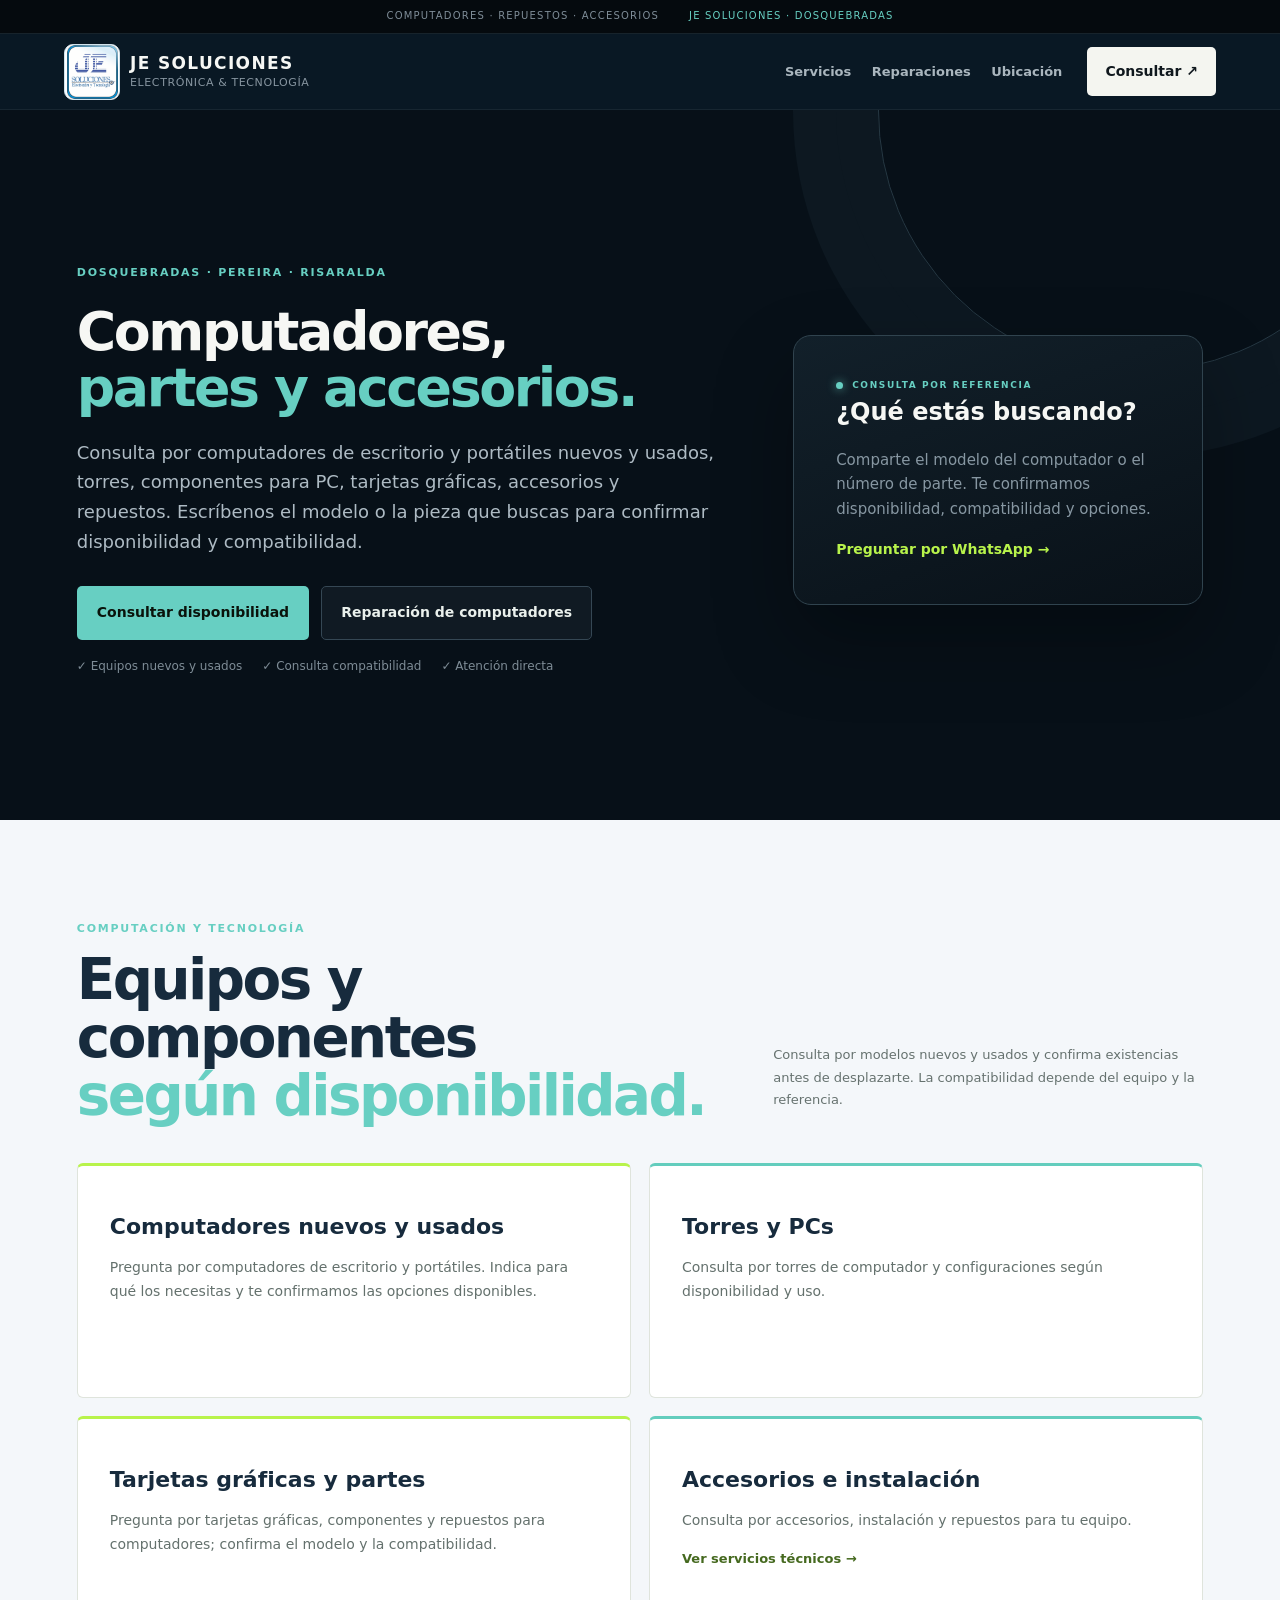
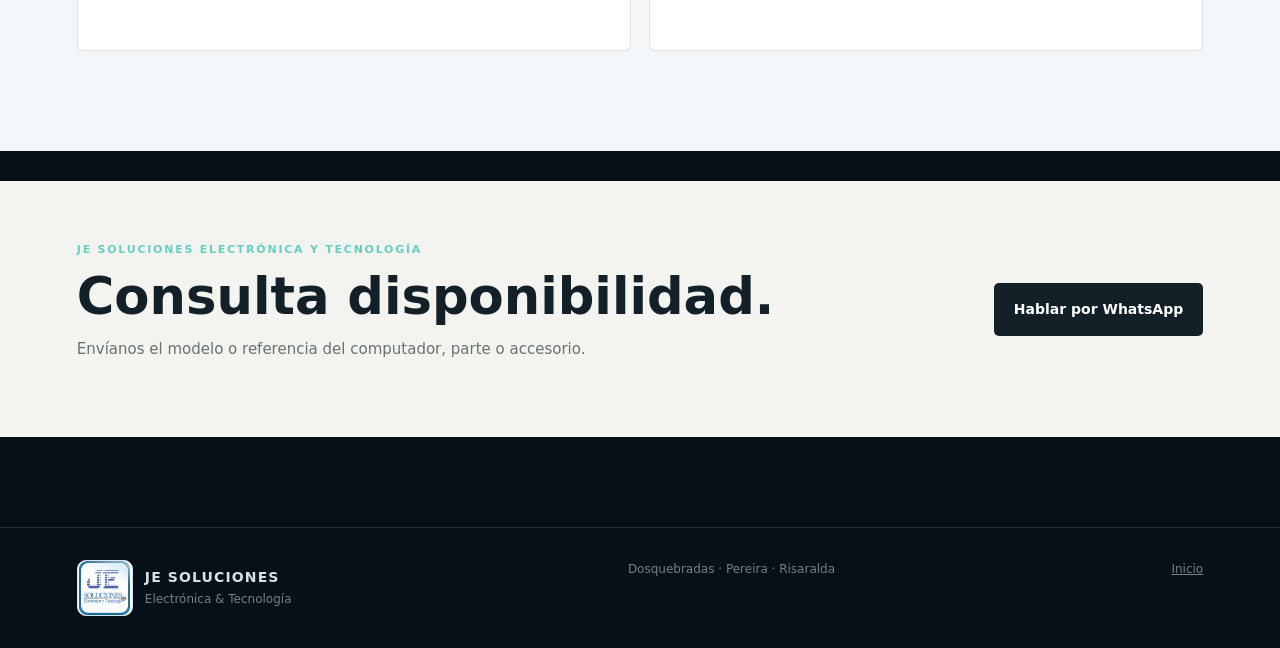
==== computadores-accesorios-repuestos/index.html @ b3860bc7 "Add focused local service and product pages" ====
<!doctype html>
<html lang="es-CO">
<head>
<meta charset="utf-8">
<meta name="viewport" content="width=device-width,initial-scale=1">
<title>Computadores nuevos y usados, partes y accesorios | JE Soluciones</title>
<meta name="description" content="Consulta por computadores de escritorio y portátiles nuevos y usados, torres, partes, tarjetas gráficas, accesorios y repuestos en Dosquebradas y Pereira.">
<meta name="robots" content="index,follow">
<link rel="canonical" href="https://jesolucionesdosquebradas.com/computadores-accesorios-repuestos/">
<meta property="og:type" content="website">
<meta property="og:title" content="Computadores, repuestos y accesorios | JE Soluciones">
<meta property="og:description" content="Venta y consulta de disponibilidad de computadores nuevos y usados, torres, partes, gráficas y accesorios. Dosquebradas y Pereira.">
<meta property="og:url" content="https://jesolucionesdosquebradas.com/computadores-accesorios-repuestos/">
<link rel="stylesheet" href="../styles.css">
<script type="application/ld+json">
{
  "@context":"https://schema.org",
  "@type":"ElectronicsStore",
  "name":"JE Soluciones Electrónica y Tecnología",
  "url":"https://jesolucionesdosquebradas.com/computadores-accesorios-repuestos/",
  "telephone":"+57 318 331 0300",
  "address":{"@type":"PostalAddress","streetAddress":"Calle 34 # 13-43, Local 2, Barrio Guadalupe","addressLocality":"Dosquebradas","addressRegion":"Risaralda","addressCountry":"CO"},
  "areaServed":["Dosquebradas","Pereira"],
  "description":"Consulta por computadores nuevos y usados, torres, partes, tarjetas gráficas, accesorios y repuestos; disponibilidad y compatibilidad dependen del modelo."
}
</script>
</head>
<body>
<div class="top-strip"><span>COMPUTADORES · REPUESTOS · ACCESORIOS</span><span>JE Soluciones · Dosquebradas</span></div>
<header class="nav">
  <a class="brand" href="../index.html" aria-label="JE Soluciones, inicio"><img src="../assets/logo.jpeg" alt="Logo JE Soluciones" width="56" height="56"><span><strong>JE SOLUCIONES</strong><small>ELECTRÓNICA &amp; TECNOLOGÍA</small></span></a>
  <nav aria-label="Navegación principal"><a href="../index.html#servicios">Servicios</a><a href="../reparacion-computadores/">Reparaciones</a><a href="../index.html#ubicacion">Ubicación</a></nav>
  <a class="nav-cta" href="https://wa.me/573183310300?text=Hola%20JE%20Soluciones.%20Quiero%20consultar%20por%20un%20computador%20o%20repuesto." target="_blank" rel="noopener">Consultar ↗</a>
</header>
<main id="inicio">
<section class="hero">
  <div class="hero-copy">
    <div class="eyebrow">DOSQUEBRADAS · PEREIRA · RISARALDA</div>
    <h1>Computadores,<br><em>partes y accesorios.</em></h1>
    <p class="lead">Consulta por computadores de escritorio y portátiles nuevos y usados, torres, componentes para PC, tarjetas gráficas, accesorios y repuestos. Escríbenos el modelo o la pieza que buscas para confirmar disponibilidad y compatibilidad.</p>
    <div class="actions"><a class="btn primary" href="https://wa.me/573183310300?text=Hola%20JE%20Soluciones.%20Busco%20un%20computador%2C%20parte%20o%20accesorio.%20Referencia%3A" target="_blank" rel="noopener">Consultar disponibilidad</a><a class="btn secondary" href="../reparacion-computadores/">Reparación de computadores</a></div>
    <div class="trust-row"><span>✓ Equipos nuevos y usados</span><span>✓ Consulta compatibilidad</span><span>✓ Atención directa</span></div>
  </div>
  <div class="hero-card"><div class="status">CONSULTA POR REFERENCIA</div><h3>¿Qué estás buscando?</h3><p>Comparte el modelo del computador o el número de parte. Te confirmamos disponibilidad, compatibilidad y opciones.</p><a class="text-link" href="https://wa.me/573183310300?text=Hola%20JE%20Soluciones.%20Quiero%20consultar%20por%20disponibilidad%20de%20un%20computador%20o%20repuesto." target="_blank" rel="noopener">Preguntar por WhatsApp →</a></div>
</section>
<section class="section light-section">
  <div class="section-head dark-head"><div><div class="eyebrow">COMPUTACIÓN Y TECNOLOGÍA</div><h2>Equipos y componentes<br><em>según disponibilidad.</em></h2></div><p>Consulta por modelos nuevos y usados y confirma existencias antes de desplazarte. La compatibilidad depende del equipo y la referencia.</p></div>
  <div class="service-grid">
    <article><h3>Computadores nuevos y usados</h3><p>Pregunta por computadores de escritorio y portátiles. Indica para qué los necesitas y te confirmamos las opciones disponibles.</p></article>
    <article><h3>Torres y PCs</h3><p>Consulta por torres de computador y configuraciones según disponibilidad y uso.</p></article>
    <article><h3>Tarjetas gráficas y partes</h3><p>Pregunta por tarjetas gráficas, componentes y repuestos para computadores; confirma el modelo y la compatibilidad.</p></article>
    <article><h3>Accesorios e instalación</h3><p>Consulta por accesorios, instalación y repuestos para tu equipo.</p><a href="../index.html#servicios">Ver servicios técnicos →</a></article>
  </div>
</section>
<section class="contact"><div><div class="eyebrow">JE SOLUCIONES ELECTRÓNICA Y TECNOLOGÍA</div><h2>Consulta disponibilidad.</h2><p>Envíanos el modelo o referencia del computador, parte o accesorio.</p></div><div class="contact-actions"><a class="btn primary" href="https://wa.me/573183310300?text=Hola%20JE%20Soluciones.%20Quiero%20consultar%20por%20un%20computador%2C%20parte%20o%20accesorio." target="_blank" rel="noopener">Hablar por WhatsApp</a></div></section>
</main>
<footer><div class="footer-brand"><img src="../assets/logo.jpeg" alt="Logo JE Soluciones" width="56" height="56"><span><strong>JE SOLUCIONES</strong><p>Electrónica &amp; Tecnología</p></span></div><div>Dosquebradas · Pereira · Risaralda</div><div><a href="../index.html">Inicio</a></div></footer>
</body>
</html>
---- styles.css ----
:root{--ink:#071018;--navy:#0b141e;--panel:#101c27;--panel2:#142331;--line:#263744;--muted:#8c9ba8;--white:#f6f7f4;--lime:#b8f34b;--lime2:#8fd52e;--paper:#f3f4ef;--paper2:#e9ede5;--dark:#17222b}*{box-sizing:border-box}html{scroll-behavior:smooth}body{margin:0;background:var(--ink);color:var(--white);font:15px/1.65 Inter,ui-sans-serif,system-ui,-apple-system,BlinkMacSystemFont,"Segoe UI",Arial,sans-serif}a{color:inherit}button,input,textarea{font:inherit}.top-strip{height:34px;background:#050a0e;border-bottom:1px solid #17232b;display:flex;justify-content:center;gap:30px;align-items:center;color:#7f8d98;font-size:10px;letter-spacing:.12em;text-transform:uppercase}.top-strip span:last-child{color:var(--lime)}.nav{height:76px;padding:0 clamp(22px,5vw,72px);display:flex;align-items:center;gap:25px;position:sticky;top:0;z-index:50;background:rgba(7,16,24,.94);backdrop-filter:blur(16px);border-bottom:1px solid rgba(255,255,255,.06)}.brand{display:flex;align-items:center;gap:12px;text-decoration:none;margin-right:auto}.brand>b{font-size:29px;letter-spacing:-.08em;color:#fff}.brand>b:after{content:".";color:var(--lime)}.brand span{display:grid;line-height:1.05}.brand strong{font-size:12px;letter-spacing:.13em}.brand small{font-size:7px;letter-spacing:.12em;color:#8795a0;margin-top:4px}nav{display:flex;gap:22px;align-items:center}nav a{font-size:12px;color:#aab6be;text-decoration:none;font-weight:700}nav a:hover{color:var(--lime)}.nav-cta{background:#f4f5f0;color:#10181e;text-decoration:none;padding:12px 17px;border-radius:6px;font-size:12px;font-weight:900}.hero{max-width:1320px;margin:auto;min-height:710px;padding:100px 6vw 90px;display:grid;grid-template-columns:1.22fr .78fr;gap:75px;align-items:center;position:relative;overflow:hidden}.hero:after{content:"";position:absolute;width:520px;height:520px;border:1px solid #263843;border-radius:50%;right:-120px;top:-260px;box-shadow:0 0 0 42px #0d1821,0 0 0 85px #0d1821}.hero-copy{position:relative;z-index:1}.eyebrow{font-size:10px;letter-spacing:.2em;font-weight:900;color:var(--lime);text-transform:uppercase}.hero h1{font-size:clamp(45px,6.2vw,82px);line-height:.98;letter-spacing:-.055em;margin:22px 0;max-width:900px}.hero h1 em,.section h2 em,.micro-copy h2 em{font-style:normal;color:var(--lime)}.lead{max-width:760px;color:#aebbc4;font-size:18px}.actions{display:flex;gap:12px;flex-wrap:wrap;margin:30px 0 17px}.btn{display:inline-flex;align-items:center;justify-content:center;border-radius:7px;padding:13px 18px;text-decoration:none;font-size:12px;font-weight:900;border:1px solid transparent;cursor:pointer}.primary{background:var(--lime);color:#0a130b}.secondary{background:#101a23;border-color:#354754;color:#eaf0ec}.light{background:#f5f6f1;color:#0b141a}.trust-row{display:flex;gap:20px;flex-wrap:wrap;color:#7e8c96;font-size:11px}.hero-card{position:relative;z-index:2;background:linear-gradient(160deg,#12202a,#091118);border:1px solid #30434e;border-radius:18px;padding:42px;box-shadow:0 35px 80px rgba(0,0,0,.3)}.status{color:var(--lime);font-size:9px;letter-spacing:.18em;font-weight:900}.orb{width:145px;height:145px;margin:28px auto 25px;border-radius:50%;border:1px solid #3d5a49;display:grid;place-content:center;text-align:center;box-shadow:0 0 0 16px rgba(184,243,75,.04),0 0 80px rgba(184,243,75,.12)}.orb strong{font-size:40px;letter-spacing:-.08em}.orb small{font-size:13px;color:#a4b4ff;font-weight:900;letter-spacing:.2em}.hero-card h3{font-size:24px;margin:0}.hero-card p{color:#8797a2}.text-link{color:#b8f34b;text-decoration:none;font-size:12px;font-weight:900}.section{max-width:1320px;margin:auto;padding:100px 6vw}.ai-section{background:radial-gradient(circle at 85% 20%,#172c28 0,transparent 35%)}.section-head{display:flex;justify-content:space-between;align-items:end;gap:40px;margin-bottom:38px}.section-head h2{font-size:clamp(34px,4.4vw,59px);line-height:1.03;letter-spacing:-.045em;margin:13px 0 0}.section-head>p{max-width:430px;color:#8797a3}.ai-layout{display:grid;grid-template-columns:.72fr 1.28fr;gap:28px;align-items:start}.before-card{background:#e8eee5;color:#17231a;border-radius:2px;padding:28px 30px}.before-card h3{margin-top:0;font-size:18px}.before-card p{font-size:12px;color:#506057}.before-card .rule{height:1px;background:#c9d2c8;margin:20px 0}.before-card a{color:#263d28;font-size:12px;font-weight:900;text-decoration:none}.warning{border-left:3px solid #7d9f35;padding:9px 0 9px 12px;margin:20px 0;color:#5c664f;font-size:11px}.ai-box{background:#f7f8f5;border-radius:2px;overflow:hidden;color:#12202a;box-shadow:0 20px 60px #0003}.ai-head{height:59px;background:#0c151e;color:#fff;display:flex;align-items:center;gap:10px;padding:0 18px}.mini-logo{width:30px;height:30px;border-radius:50%;background:var(--lime);color:#0c1510;display:grid;place-items:center;font-weight:900;font-size:11px}.ai-head div{display:grid}.ai-head strong{font-size:11px}.ai-head small{font-size:8px;color:#9ba7ad}.ai-body{padding:28px}.progress{display:flex;justify-content:space-between;align-items:center;color:#70808a;font-size:11px;margin-bottom:25px}.progress>div{width:45%;height:4px;background:#dce2dc;border-radius:5px;overflow:hidden}.progress i{display:block;width:33%;height:100%;background:#587e2b;transition:width .3s}.ai-body h3{font-size:15px;margin:0 0 14px}.options{display:grid;gap:8px}.options button{background:#f7f8f5;border:1px solid #d4ddd2;border-radius:6px;text-align:left;padding:13px 15px;font-size:11px;font-weight:800;color:#18252c;cursor:pointer}.options button:hover{border-color:#6d9135;background:#eff4eb}.question-help{color:#6f7e84;font-size:11px}.ai-body textarea{width:100%;min-height:110px;border:1px solid #cdd7ce;border-radius:6px;padding:12px;resize:vertical;outline:none;margin-bottom:10px}.continue{background:#18252c;color:#fff;border:0;border-radius:6px;padding:12px 16px;font-weight:900;cursor:pointer}.result{margin-top:18px;padding:20px;background:#edf3e9;border:1px solid #ced9c9}.result-tag{font-size:9px;letter-spacing:.15em;color:#5c7d2a;font-weight:900}.result h3{font-size:22px;margin:7px 0}.result p,.result li{font-size:12px;color:#526168}.result-actions{display:flex;gap:9px;flex-wrap:wrap;margin-top:18px}.result .reset{background:#fff;border-color:#bdc9bd;color:#223129}.result small{display:block;color:#74827d;margin-top:12px;font-size:9px}.light-section{background:var(--paper);color:var(--dark);max-width:none;padding-left:max(6vw,calc((100vw - 1320px)/2));padding-right:max(6vw,calc((100vw - 1320px)/2))}.dark-head .section-head,.dark-head h2{color:var(--dark)}.dark-head>p{color:#66726f}.service-grid{display:grid;grid-template-columns:repeat(3,1fr);gap:15px}.service-grid article{position:relative;background:#fff;border:1px solid #dfe4dc;padding:28px;min-height:280px}.service-grid article>span{position:absolute;right:20px;top:20px;font-size:10px;color:#9aa59d;font-weight:900}.service-icon{font-size:25px}.service-grid h3{font-size:21px;line-height:1.1;margin:18px 0 8px}.service-grid p{font-size:12px;color:#64716d}.service-grid a{color:#45691f;font-size:11px;font-weight:900;text-decoration:none}.micro-section{display:grid;grid-template-columns:1fr .85fr;gap:70px;align-items:center}.micro-copy h2{font-size:clamp(38px,5vw,67px);line-height:.98;letter-spacing:-.05em;margin:14px 0 24px}.micro-copy>p{max-width:650px;color:#9baab3;font-size:15px}.micro-points{display:grid;grid-template-columns:1fr 1fr;gap:10px;margin:28px 0}.micro-points div{border-top:1px solid #253540;padding:13px 0;display:flex;gap:13px;font-size:12px}.micro-points b{color:var(--lime);font-size:10px}.micro-points span{color:#b9c4ca}.board-visual{height:470px;border:1px solid #31464f;border-radius:12px;background:#0c171e;position:relative;overflow:hidden;box-shadow:inset 0 0 80px #0008}.board-grid{position:absolute;inset:0;background-image:linear-gradient(#1d3a35 1px,transparent 1px),linear-gradient(90deg,#1d3a35 1px,transparent 1px);background-size:28px 28px;opacity:.28}.chip{position:absolute;background:#151f25;border:2px solid #54733a;box-shadow:0 0 0 8px #0c151b,0 0 0 9px #35533c;color:var(--lime);font-weight:900;display:grid;place-items:center}.chip-a{width:150px;height:150px;left:23%;top:28%}.chip-b{width:80px;height:80px;right:18%;bottom:18%;color:#9aa9ff}.trace{position:absolute;height:2px;background:#759e43;transform-origin:left;opacity:.8}.t1{width:220px;left:40%;top:34%;transform:rotate(28deg)}.t2{width:180px;left:16%;top:63%;transform:rotate(-18deg)}.t3{width:210px;left:51%;top:72%;transform:rotate(-32deg)}.board-label{position:absolute;right:25px;top:25px;text-align:right;font-size:9px;letter-spacing:.18em;color:#73827e}.board-label strong{font-size:19px;color:#c1e97b}.work-grid{display:grid;grid-template-columns:repeat(4,1fr);gap:14px}.work-grid article{background:#fff;border:1px solid #dfe4dc;padding-bottom:18px}.work-art{height:190px;background:#d9dfd6;position:relative;overflow:hidden}.work-art:before{content:"";position:absolute;inset:22px;border:1px solid #879686}.work-art span{position:absolute;bottom:14px;left:16px;font-size:10px;letter-spacing:.15em;font-weight:900;color:#4e5d52}.board-art{background:radial-gradient(circle at 60% 45%,#5c704b 0 5%,transparent 6%),repeating-linear-gradient(45deg,#192c25 0 4px,#243a2f 4px 8px)}.laptop-art{background:linear-gradient(145deg,#1c2b34,#65736e)}.pc-art{background:linear-gradient(145deg,#26333a,#6e786f)}.mobile-art{background:linear-gradient(145deg,#1b252c,#879187)}.work-grid h3{font-size:16px;margin:16px 17px 4px}.work-grid p{font-size:11px;color:#69756e;margin:0 17px}.work-note{margin-top:20px;background:#eef2eb;border-left:3px solid #9abb55;padding:13px 16px;color:#647067;font-size:11px}.about-section{display:grid;grid-template-columns:1.1fr .9fr;gap:80px;align-items:start}.about-main h2{font-size:clamp(40px,5vw,67px);line-height:.98;letter-spacing:-.05em;margin:15px 0 25px}.about-main p{max-width:750px;color:#a7b4bb}.quote{border-left:2px solid var(--lime);padding-left:18px;margin-top:28px;font-size:22px;font-weight:800}.quote small{display:block;font-size:10px;color:#74828a;font-weight:400;margin-top:5px}.about-side{display:grid;grid-template-columns:1fr 1fr;gap:10px}.fact{border:1px solid #263744;padding:25px;background:#0b151d}.fact b{font-size:25px;color:var(--lime);display:block}.fact span{font-size:10px;color:#85939a}.vision-section{display:grid;grid-template-columns:1.1fr .9fr;gap:80px;background:#101b23}.vision-section h2{font-size:clamp(32px,4vw,54px);line-height:1.02;margin:12px 0}.vision-section p{color:#9aa9b1;align-self:end}.tool-grid{display:grid;grid-template-columns:repeat(4,1fr);gap:12px}.tool-grid button{border:1px solid #d4dcd3;background:#fff;padding:18px;text-align:left;border-radius:5px;font-weight:900;color:#223029;cursor:pointer}.tool-grid button:hover{border-color:#78994b}.tool-result{margin-top:17px;background:#fff;border:1px solid #d4dcd3;padding:24px}.tool-result h3{margin:5px 0;font-size:23px}.tool-result p,.tool-result li{font-size:12px;color:#64716d}.tool-result a{color:#45691f}.location-section{background:#0a141c;max-width:none;padding-left:max(6vw,calc((100vw - 1320px)/2));padding-right:max(6vw,calc((100vw - 1320px)/2))}.location-grid{display:grid;grid-template-columns:.8fr 1.2fr;gap:16px}.location-card,.map-card{background:#101d26;border:1px solid #2b3d48}.location-card{padding:30px}.pin{font-size:28px}.location-card h3{font-size:24px;line-height:1.1;margin:13px 0}.location-card p{color:#aeb9be;font-size:13px}.location-actions{display:flex;gap:9px;flex-wrap:wrap;margin:25px 0}.location-card>small{color:#6f7f87;font-size:9px}.map-card{min-height:410px}.map-card iframe{width:100%;height:100%;min-height:410px;border:0;filter:grayscale(.8) contrast(1.05)}.contact{max-width:1320px;margin:30px auto 90px;padding:60px 6vw;background:#f3f4ef;color:#142028;display:flex;justify-content:space-between;align-items:center;gap:40px}.contact h2{font-size:clamp(35px,4vw,54px);line-height:1;margin:12px 0}.contact p{max-width:620px;color:#68736f}.contact-actions{display:flex;gap:10px;flex-wrap:wrap}.contact .primary{background:#132028;color:#fff}.contact .light{border:1px solid #cbd2ca;background:#fff}.floating{position:fixed;right:20px;bottom:20px;z-index:60;display:flex;gap:8px;align-items:center}.floating span{background:#0e1a22;border:1px solid #334650;padding:7px 9px;border-radius:5px;color:var(--lime);font-size:9px;font-weight:900}.floating a{width:48px;height:48px;background:var(--lime);color:#10180f;display:grid;place-items:center;border-radius:50%;text-decoration:none;font-size:21px;box-shadow:0 12px 35px #0008}footer{border-top:1px solid #22323c;padding:32px 6vw;display:flex;justify-content:space-between;gap:20px;color:#71818a;font-size:10px}footer b{color:var(--lime);font-size:23px;letter-spacing:-.08em}footer strong{color:#d7e0e3;margin-left:5px}footer p{margin:3px 0}@media(max-width:1100px){nav{display:none}.hero{grid-template-columns:1fr}.hero-card{max-width:520px}.ai-layout,.micro-section,.about-section,.vision-section{grid-template-columns:1fr}.service-grid{grid-template-columns:1fr 1fr}.work-grid{grid-template-columns:1fr 1fr}.tool-grid{grid-template-columns:1fr 1fr}.location-grid{grid-template-columns:1fr}.map-card{min-height:360px}.map-card iframe{min-height:360px}.section-head{display:block}.section-head>p{margin-top:18px}}@media(max-width:600px){.top-strip{gap:8px;font-size:8px}.top-strip span:last-child{display:none}.nav{height:66px;padding:0 18px}.nav-cta{padding:10px 12px}.brand small{font-size:6px}.hero{padding:70px 20px}.hero h1{font-size:44px}.lead{font-size:15px}.hero-card{padding:28px}.section{padding:75px 20px}.light-section,.location-section{padding-left:20px;padding-right:20px}.service-grid,.work-grid,.tool-grid{grid-template-columns:1fr}.micro-points,.about-side{grid-template-columns:1fr}.micro-section{gap:35px}.board-visual{height:350px}.contact{margin:20px 20px 70px;padding:35px 25px;display:block}.contact-actions{margin-top:25px}.floating{right:10px;bottom:10px}footer{display:block;padding:28px 20px}footer>div{margin-bottom:10px}.ai-body{padding:20px}.progress>div{width:38%}}

/* Professional palette, accessible type sizing, and working small-screen navigation. */
:root{--lime:#67cfc2;--lime2:#39a99b;--paper:#f4f7fa;--paper2:#eaf0f5;--dark:#172b3d}
.nav{background:rgba(10,25,38,.97)}
.nav nav{gap:clamp(12px,1.6vw,22px)}
.nav nav a{font-size:13px}
.nav-cta,.btn{border-radius:5px}
.nav-cta{font-size:13px}
.service-grid article,.work-grid article,.location-card,.before-card,.ai-box{border-radius:6px}
.service-grid article{padding:30px;min-height:295px}
.service-grid h3{font-size:22px;line-height:1.2}
.service-grid p,.work-grid p,.section-head>p{font-size:13px;line-height:1.75}
.work-grid h3{font-size:18px}
.tool-grid button{font-size:14px;padding:20px;border-radius:6px}
.work-note{font-size:12px}
.eyebrow{letter-spacing:.16em}
.mobile-menu-toggle{display:none;align-items:center;justify-content:center;gap:4px;flex-direction:column;width:42px;height:42px;padding:8px;border:1px solid #33495a;border-radius:5px;color:#f4f7fa;background:transparent;cursor:pointer}
.mobile-menu-toggle span{display:block;width:18px;height:2px;background:currentColor;border-radius:2px;transition:transform .2s,opacity .2s}
.mobile-menu-toggle[aria-expanded="true"] span:first-child{transform:translateY(6px) rotate(45deg)}
.mobile-menu-toggle[aria-expanded="true"] span:nth-child(2){opacity:0}
.mobile-menu-toggle[aria-expanded="true"] span:last-child{transform:translateY(-6px) rotate(-45deg)}
@media(max-width:1100px){
  .nav{gap:12px}
  .nav nav{display:none;position:absolute;top:100%;left:0;right:0;z-index:5;align-items:stretch;gap:0;padding:10px clamp(20px,5vw,48px) 18px;background:#0b141e;border-bottom:1px solid #263744;box-shadow:0 16px 24px #0005}
  .nav nav.open{display:flex;flex-direction:column}
  .nav nav a{padding:11px 4px;border-bottom:1px solid #263744;font-size:15px}
  .mobile-menu-toggle{display:flex}
}
@media(max-width:600px){
  .nav{gap:10px}
  .nav-cta{padding:10px 11px;font-size:11px}
  .service-grid article{padding:23px;min-height:0}
  .service-grid p,.work-grid p,.section-head>p{font-size:14px}
}
@media(prefers-reduced-motion:reduce){html{scroll-behavior:auto}*,*:before,*:after{transition:none!important;animation:none!important}}

/* Brand mark and real service illustrations. */
.brand>img{display:block;width:46px;height:46px;flex:none}
.work-grid{grid-template-columns:repeat(3,minmax(0,1fr))}
.work-grid article{overflow:hidden;border-radius:6px;padding-bottom:20px}
.work-image{display:block;width:100%;height:190px;object-fit:cover;background:#263b42}
.footer-brand{display:flex;align-items:center;gap:12px}
.footer-brand img{display:block;flex:none}
.footer-brand>span{display:grid;gap:1px}
.footer-brand strong{margin:0;font-size:11px;letter-spacing:.08em}
.footer-brand p{margin:0}
@media(max-width:600px){.work-grid{grid-template-columns:1fr}.work-image{height:210px}}

/* Brand assets and electronics focused imagery. */
.brand>img,.footer-brand img{display:block;width:56px;height:56px;flex:none;object-fit:contain;background:#fff;border:1px solid #d3e4ed;border-radius:9px}
.brand{gap:10px}
.brand strong{font-size:11px;letter-spacing:.1em}
.brand small{font-size:7px;letter-spacing:.08em}
.hero h1{font-size:clamp(40px,5.25vw,70px);line-height:1.02;letter-spacing:-.05em}
.lead{font-size:clamp(15px,1.45vw,18px)}
.service-icon{height:50px;display:flex;align-items:center}
.service-icon img{width:58px;height:50px;object-fit:contain}
.board-visual{padding:0;background:#142832}
.board-visual>img{width:100%;height:100%;display:block;object-fit:cover}
@media(max-width:600px){.brand>img{width:48px;height:48px}.footer-brand img{width:56px;height:56px}.brand strong{font-size:10px}.brand small{font-size:6px}.hero h1{font-size:clamp(37px,9vw,48px)}}
@media(min-width:1101px){.service-grid{grid-template-columns:repeat(4,minmax(0,1fr))}}
@media(min-width:601px) and (max-width:1100px){.work-grid{grid-template-columns:repeat(2,minmax(0,1fr))}}
.work-image{height:auto;aspect-ratio:16/9;object-fit:cover}
.work-grid h3{margin-top:17px}
.board-visual>img{object-position:center}

/* Gentle motion gives JE IA a live, welcoming presence. */
.orb{position:relative;isolation:isolate;background:radial-gradient(circle at 50% 42%,rgba(103,207,194,.08),transparent 58%);transition:transform .35s ease,box-shadow .35s ease}
.orb::before{content:"";position:absolute;inset:-17px;border:1px solid rgba(103,207,194,.25);border-radius:50%;z-index:-1;animation:aiPulse 3.2s ease-in-out infinite}
.orb::after{content:"";position:absolute;left:50%;top:50%;width:8px;height:8px;border-radius:50%;background:#67cfc2;box-shadow:0 0 14px rgba(103,207,194,.85);animation:aiOrbit 8s linear infinite}
.hero-card:hover .orb{transform:scale(1.035);box-shadow:0 0 0 16px rgba(103,207,194,.06),0 0 90px rgba(103,207,194,.18)}
.status{display:flex;align-items:center;gap:9px}
.status::before{content:"";width:7px;height:7px;border-radius:50%;background:#67cfc2;box-shadow:0 0 10px rgba(103,207,194,.8);animation:aiStatus 2s ease-in-out infinite}
@keyframes aiPulse{0%,100%{transform:scale(.97);opacity:.45}50%{transform:scale(1.035);opacity:1}}
@keyframes aiOrbit{to{transform:rotate(1turn) translateY(-88px)}}
@keyframes aiStatus{0%,100%{opacity:.55}50%{opacity:1}}

.map-card{position:relative;overflow:hidden;border-radius:8px;min-height:410px;background:#101d26}
.map-card iframe{display:block;width:100%;height:410px;min-height:410px;border:0;filter:saturate(.78) contrast(1.02)}
.map-heading{position:absolute;top:14px;left:14px;right:14px;z-index:2;display:flex;align-items:center;gap:11px;padding:12px 14px;border:1px solid rgba(255,255,255,.75);border-radius:8px;background:rgba(255,255,255,.96);color:#172b3d;box-shadow:0 7px 24px rgba(10,25,38,.18)}
.map-heading-pin{width:34px;height:34px;flex:none;border-radius:50%;display:grid;place-items:center;background:#e8f6f4;color:#228d84;font-size:22px}
.map-heading>div{display:grid;gap:2px;min-width:0}
.map-heading strong{font-size:12px;line-height:1.3}
.map-heading small{font-size:10px;line-height:1.35;color:#61717c}
.map-heading>a{margin-left:auto;flex:none;background:#10283a;color:white;border-radius:5px;padding:8px 10px;text-decoration:none;font-size:10px;font-weight:800}
.map-heading>a:hover{background:#1d5365}
@media(max-width:1100px){.map-card{min-height:360px}.map-card iframe{height:360px;min-height:360px}}
@media(max-width:600px){.map-heading{top:9px;left:9px;right:9px;gap:8px;padding:9px}.map-heading strong{font-size:11px}.map-heading small{font-size:9px}.map-heading>a{font-size:9px;padding:7px 8px}}
@media(prefers-reduced-motion:reduce){.orb::before,.orb::after,.status::before{animation:none}.hero-card:hover .orb{transform:none}}

/* Type scale tuned after desktop and mobile visual inspection. */
.brand strong{font-size:15px;letter-spacing:.08em}
.brand small{font-size:10px;letter-spacing:.055em}
.hero h1{font-size:clamp(40px,4.2vw,60px);line-height:1.04;letter-spacing:-.045em}
.eyebrow{font-size:11px}
.btn{font-size:14px;padding:14px 19px}
.nav-cta{font-size:14px;padding:13px 18px}
.trust-row{font-size:12px}
.text-link{font-size:14px}
.before-card p,.warning{font-size:14px;line-height:1.6}
.ai-body h3{font-size:18px}
.ai-body .progress{font-size:12px}
.options button{font-size:14px;padding:14px 16px}
.ai-body textarea{font-size:14px}
.continue{font-size:14px;padding:14px 18px}
.service-grid a{font-size:13px}
.micro-points div{font-size:13px}
.work-grid p,.service-grid p{font-size:14px}
.location-card p{font-size:15px}
.location-card>small{font-size:11px}
.map-heading strong{font-size:13px}
.map-heading small{font-size:11px}
.map-heading>a{font-size:12px;padding:9px 11px}
footer{font-size:12px}
.floating span{font-size:11px}
.floating a{width:50px;height:50px}
@media(max-width:1100px){.brand strong{font-size:13px}.brand small{font-size:8.5px}}
@media(max-width:600px){
  .brand strong{font-size:12px;letter-spacing:.06em}
  .brand small{font-size:8px;letter-spacing:.035em}
  .nav-cta{font-size:12px;padding:10px 11px}
  .hero h1{font-size:clamp(32px,8.2vw,38px);line-height:1.05;letter-spacing:-.04em}
  .btn{font-size:14px;padding:14px 16px}
  .top-strip{font-size:8px}
  .trust-row{font-size:11px;gap:12px}
  .location-card p{font-size:14px}
}
.hero-mobile-break{display:none}
@media(max-width:600px){.hero-mobile-break{display:block}.hero .eyebrow{font-size:10px;letter-spacing:.11em}}
.brand strong{font-size:17px}
.brand small{font-size:11px}
@media(max-width:1100px){.brand strong{font-size:14px}.brand small{font-size:9px}}
@media(max-width:600px){.brand>img{width:50px;height:50px}.brand strong{font-size:13px}.brand small{font-size:9px}}
.nav-cta{white-space:nowrap}
@media(max-width:600px){
  .brand{gap:8px}
  .brand>img{width:48px;height:48px}
  .brand strong{font-size:12.5px}
  .brand small{font-size:8.5px;letter-spacing:.02em;white-space:nowrap}
  .nav-cta{font-size:11px;padding:10px 8px}
}
.footer-brand strong{font-size:14px}
.footer-brand p{font-size:12px}
@media(max-width:600px){.footer-brand strong{font-size:12px}.footer-brand p{font-size:11px}}

/* Conversational JE mascot and clearer step-by-step AI guidance. */
.guide-mascot{display:grid;grid-template-columns:124px minmax(0,1fr);gap:17px;align-items:center}
.mascot-stage{display:grid;place-items:center;min-height:150px;border-radius:10px;background:radial-gradient(circle at 50% 78%,#d7e7e8 0,transparent 58%),linear-gradient(145deg,#f6faf7,#e0edf0);overflow:hidden}
.mascot-image{display:block;width:122px;height:140px;object-fit:contain}
.mascot-copy{min-width:0}
.mascot-tag{display:block;margin-bottom:5px;color:#298d94;font-size:9px;font-weight:900;letter-spacing:.14em}
.mascot-copy h3{margin:0 0 6px;font-size:18px;line-height:1.25;color:#172b3d}
.mascot-copy p{margin:0;color:#52646c;font-size:14px;line-height:1.55}
.before-card .privacy-note{font-size:13px}
.ai-mascot-thumb{display:block;width:43px;height:43px;object-fit:contain;flex:none;border-radius:50%;background:#e7f5f3}
.ai-head .online-label{margin-left:auto;color:#71d6c8;font-size:9px;font-weight:800;letter-spacing:.12em}
.ai-head .online-label::before{content:"";display:inline-block;width:6px;height:6px;margin-right:6px;border-radius:50%;background:#67cfc2;vertical-align:1px;box-shadow:0 0 8px #67cfc280}
.ai-body{padding:30px}
.ai-body h3{font-size:19px;line-height:1.35}
.ai-body .question-help{font-size:14px;margin:0 0 15px;color:#586a73}
.options{grid-template-columns:repeat(2,minmax(0,1fr));gap:10px}
.options button{min-height:56px;font-size:14px;line-height:1.4;transition:transform .18s ease,border-color .18s ease,background .18s ease,box-shadow .18s ease}
.options button span{color:#278e8a;font-size:16px;white-space:nowrap}
.options button:hover{transform:translateY(-2px);box-shadow:0 6px 16px rgba(20,55,50,.09)}
.options button:focus-visible,.continue:focus-visible,.ai-controls button:focus-visible,.result-actions .btn:focus-visible{outline:3px solid #41aba3;outline-offset:2px}
.options textarea,.options .continue{grid-column:1/-1}
.options textarea{min-height:130px;line-height:1.5}
.continue{min-height:48px}
.ai-controls{display:flex;align-items:center;justify-content:space-between;gap:12px;margin-top:19px;padding-top:15px;border-top:1px solid #dce4de}
.ai-controls span{color:#68777e;font-size:12px}
.ai-controls button{border:0;background:transparent;color:#286e72;padding:9px 0;font-size:13px;font-weight:800;cursor:pointer}
.ai-controls button:hover{text-decoration:underline}
.ai-controls button[hidden]{display:none}
@media(max-width:1100px){.guide-mascot{grid-template-columns:140px minmax(0,1fr);max-width:660px}.mascot-image{width:132px;height:150px}}
@media(max-width:600px){
  .guide-mascot{grid-template-columns:92px minmax(0,1fr);gap:12px}
  .mascot-stage{min-height:124px}
  .mascot-image{width:92px;height:120px}
  .mascot-tag{font-size:8px}
  .mascot-copy h3{font-size:16px}
  .mascot-copy p{font-size:13px}
  .ai-head{gap:9px}
  .ai-mascot-thumb{width:40px;height:40px}
  .ai-head .online-label{font-size:8px}
  .ai-body{padding:20px}
  .options{grid-template-columns:1fr}
  .options textarea,.options .continue{grid-column:auto}
  .ai-controls span{font-size:11px}
}
.options button.selected,.options button[aria-pressed="true"]{border-color:#45aaa4;background:#e7f5f2;box-shadow:inset 3px 0 #45aaa4}
.floating{transition:opacity .22s ease,transform .22s ease,visibility .22s ease}
.floating.ai-in-view{opacity:0;visibility:hidden;pointer-events:none;transform:translateY(8px)}
@media(prefers-reduced-motion:reduce){.floating{transition:none}}

/* Give the main service categories equal visual weight. */
.service-grid{grid-template-columns:repeat(2,minmax(0,1fr));gap:18px}
.service-grid article{min-height:235px;padding:30px 32px}
.service-grid article:nth-child(2n+1){border-top:3px solid #b8f34b}
.service-grid article:nth-child(2n){border-top:3px solid #63cdbd}
.service-icon{min-height:44px;display:flex;align-items:center;color:#287e78;font-size:29px;font-weight:800}
.secondary-services{display:flex;justify-content:space-between;align-items:center;gap:28px;margin-top:24px;padding:22px 26px;background:#e9ede5;border-left:3px solid #83a944}
.secondary-services>div{max-width:820px}
.secondary-kicker{color:#587a2c;font-size:10px;font-weight:900;letter-spacing:.15em}
.secondary-services p{margin:6px 0 0;color:#586761;font-size:14px;line-height:1.65}
.secondary-services>a{flex:none;color:#3e6220;font-size:13px;font-weight:900;text-decoration:none}
.secondary-services>a:hover{text-decoration:underline}
.faq-block{margin-top:34px;max-width:900px}.faq-block>h3{font-size:22px;margin:0 0 14px;color:#17222b}.faq-block details{border-top:1px solid #d7ded5;padding:15px 2px;color:#25332c}.faq-block details:last-child{border-bottom:1px solid #d7ded5}.faq-block summary{font-weight:800;cursor:pointer}.faq-block details p{margin:10px 0 0;color:#586761;font-size:14px;line-height:1.7}
.repair-note{margin:18px 0;color:#9baab3;font-size:13px;line-height:1.6}
@media(max-width:600px){.service-grid{grid-template-columns:1fr}.service-grid article{min-height:0;padding:24px}.secondary-services{display:block;padding:19px}.secondary-services>a{display:inline-block;margin-top:13px}}
.ai-layout>.ai-box{grid-column:2;grid-row:1}.ai-layout>.before-card{grid-column:1;grid-row:1}
@media(max-width:1100px){.ai-layout>.ai-box,.ai-layout>.before-card{grid-column:1}.ai-layout>.ai-box{grid-row:1}.ai-layout>.before-card{grid-row:2}}
@media(max-width:600px){.ai-section{scroll-margin-top:72px;padding-top:58px;padding-bottom:58px}.ai-section .section-head{margin-bottom:22px}.ai-section .section-head h2{font-size:clamp(30px,8vw,38px)}.ai-section .section-head>p{margin-top:12px}.ai-layout{gap:14px}.ai-layout>.before-card{padding:16px 18px}.ai-layout .guide-mascot{grid-template-columns:64px minmax(0,1fr);gap:12px}.ai-layout .mascot-stage{min-height:72px}.ai-layout .mascot-image{width:62px;height:72px}.ai-layout .before-card .rule{margin:12px 0}.ai-layout .warning{margin:12px 0}}

.board-visual>video{width:100%;height:100%;display:block;object-fit:cover;object-position:center}
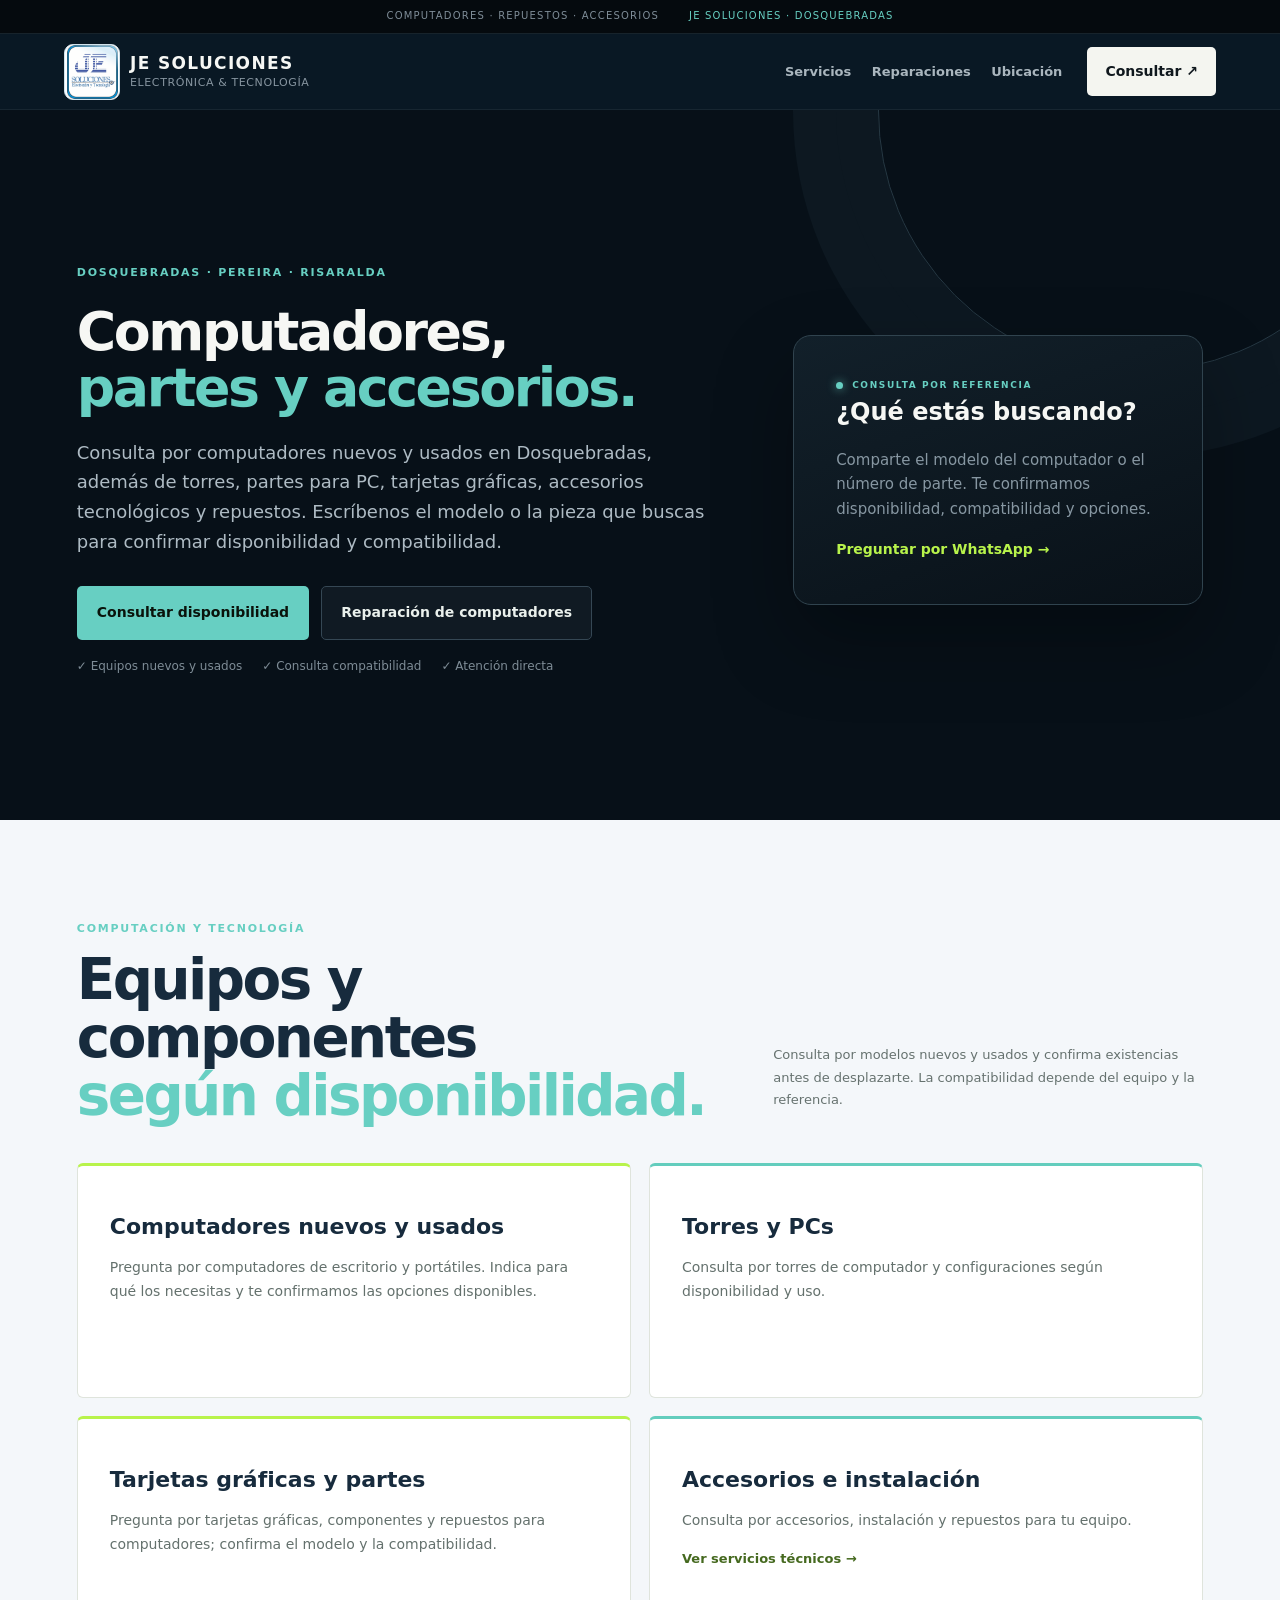
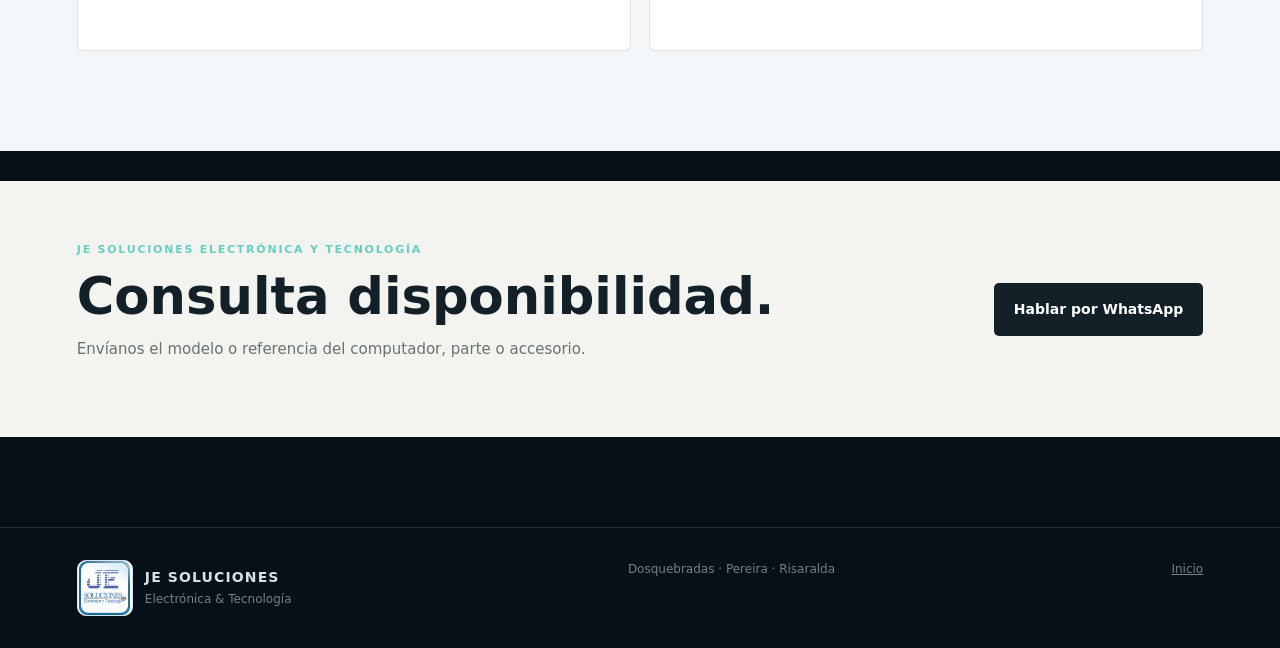
==== commit 0ac7bc2f: "Add local repair SEO landing pages" ====
--- a/computadores-accesorios-repuestos/index.html
+++ b/computadores-accesorios-repuestos/index.html
@@ -3,13 +3,13 @@
 <head>
 <meta charset="utf-8">
 <meta name="viewport" content="width=device-width,initial-scale=1">
-<title>Computadores nuevos y usados, partes y accesorios | JE Soluciones</title>
+<title>Venta de computadores nuevos y usados en Dosquebradas | JE Soluciones</title>
 <meta name="description" content="Consulta por computadores de escritorio y portátiles nuevos y usados, torres, partes, tarjetas gráficas, accesorios y repuestos en Dosquebradas y Pereira.">
 <meta name="robots" content="index,follow">
 <link rel="canonical" href="https://jesolucionesdosquebradas.com/computadores-accesorios-repuestos/">
 <meta property="og:type" content="website">
-<meta property="og:title" content="Computadores, repuestos y accesorios | JE Soluciones">
-<meta property="og:description" content="Venta y consulta de disponibilidad de computadores nuevos y usados, torres, partes, gráficas y accesorios. Dosquebradas y Pereira.">
+<meta property="og:title" content="Computadores nuevos y usados, accesorios en Dosquebradas | JE Soluciones">
+<meta property="og:description" content="Venta y consulta de disponibilidad de computadores nuevos y usados, partes, accesorios tecnológicos y repuestos en Dosquebradas y Pereira.">
 <meta property="og:url" content="https://jesolucionesdosquebradas.com/computadores-accesorios-repuestos/">
 <link rel="stylesheet" href="../styles.css">
 <script type="application/ld+json">
@@ -20,8 +20,9 @@
   "url":"https://jesolucionesdosquebradas.com/computadores-accesorios-repuestos/",
   "telephone":"+57 318 331 0300",
   "address":{"@type":"PostalAddress","streetAddress":"Calle 34 # 13-43, Local 2, Barrio Guadalupe","addressLocality":"Dosquebradas","addressRegion":"Risaralda","addressCountry":"CO"},
+  "openingHoursSpecification":[{"@type":"OpeningHoursSpecification","dayOfWeek":["Monday","Tuesday","Wednesday","Thursday","Friday"],"opens":"08:00","closes":"17:30"},{"@type":"OpeningHoursSpecification","dayOfWeek":"Saturday","opens":"08:00","closes":"13:00"}],
   "areaServed":["Dosquebradas","Pereira"],
-  "description":"Consulta por computadores nuevos y usados, torres, partes, tarjetas gráficas, accesorios y repuestos; disponibilidad y compatibilidad dependen del modelo."
+  "description":"Venta y consulta de computadores nuevos y usados, accesorios tecnológicos y repuestos en Dosquebradas; disponibilidad y compatibilidad dependen del modelo."
 }
 </script>
 </head>
@@ -37,7 +38,7 @@
   <div class="hero-copy">
     <div class="eyebrow">DOSQUEBRADAS · PEREIRA · RISARALDA</div>
     <h1>Computadores,<br><em>partes y accesorios.</em></h1>
-    <p class="lead">Consulta por computadores de escritorio y portátiles nuevos y usados, torres, componentes para PC, tarjetas gráficas, accesorios y repuestos. Escríbenos el modelo o la pieza que buscas para confirmar disponibilidad y compatibilidad.</p>
+    <p class="lead">Consulta por computadores nuevos y usados en Dosquebradas, además de torres, partes para PC, tarjetas gráficas, accesorios tecnológicos y repuestos. Escríbenos el modelo o la pieza que buscas para confirmar disponibilidad y compatibilidad.</p>
     <div class="actions"><a class="btn primary" href="https://wa.me/573183310300?text=Hola%20JE%20Soluciones.%20Busco%20un%20computador%2C%20parte%20o%20accesorio.%20Referencia%3A" target="_blank" rel="noopener">Consultar disponibilidad</a><a class="btn secondary" href="../reparacion-computadores/">Reparación de computadores</a></div>
     <div class="trust-row"><span>✓ Equipos nuevos y usados</span><span>✓ Consulta compatibilidad</span><span>✓ Atención directa</span></div>
   </div>
--- a/styles.css
+++ b/styles.css
@@ -214,3 +214,13 @@
 
 .board-visual>video{width:100%;height:100%;display:block;object-fit:cover;object-position:center}
 
+/* Acciones de contacto y confianza en reseñas de Google. */
+.btn.call{background:#13232d;color:#f6f7f4;border:1px solid #49606d;text-decoration:none;display:inline-flex;align-items:center}
+.btn.call:hover{border-color:#67cfc2;color:#67cfc2}
+.review-proof{display:flex;align-items:center;gap:8px;flex-wrap:wrap;width:max-content;max-width:100%;margin-top:20px;padding:11px 14px;border:1px solid #263744;border-radius:6px;background:#101c27;color:#c6d1d3;text-decoration:none;font-size:13px}
+.review-proof:hover{border-color:#67cfc2}
+.review-stars{color:#f6c85f;letter-spacing:2px;font-size:15px}
+.review-proof strong{color:#f6f7f4}
+.review-link{margin-left:5px;color:#67cfc2;font-weight:700}
+@media(max-width:600px){.hero .actions{align-items:stretch}.hero .actions .btn{justify-content:center}.review-proof{font-size:12px;gap:6px}.review-link{width:100%;margin-left:0}}
+
